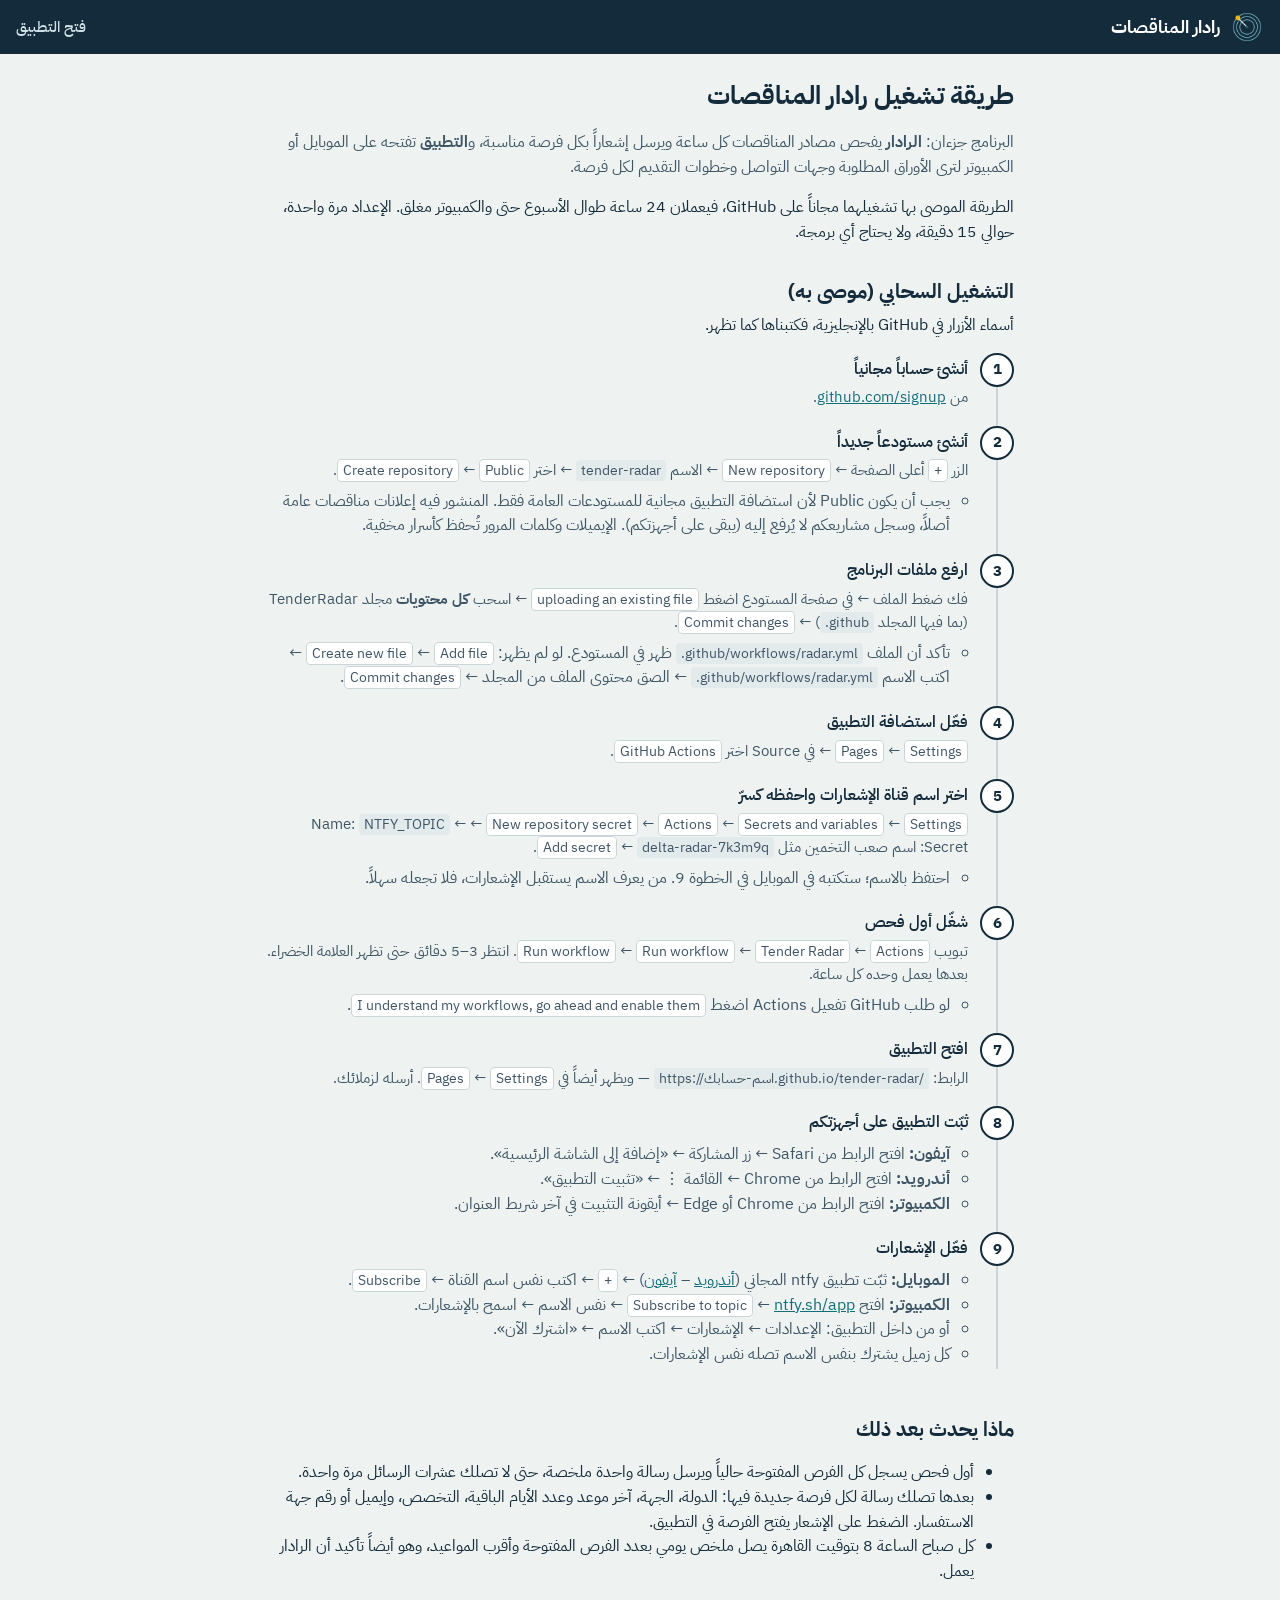
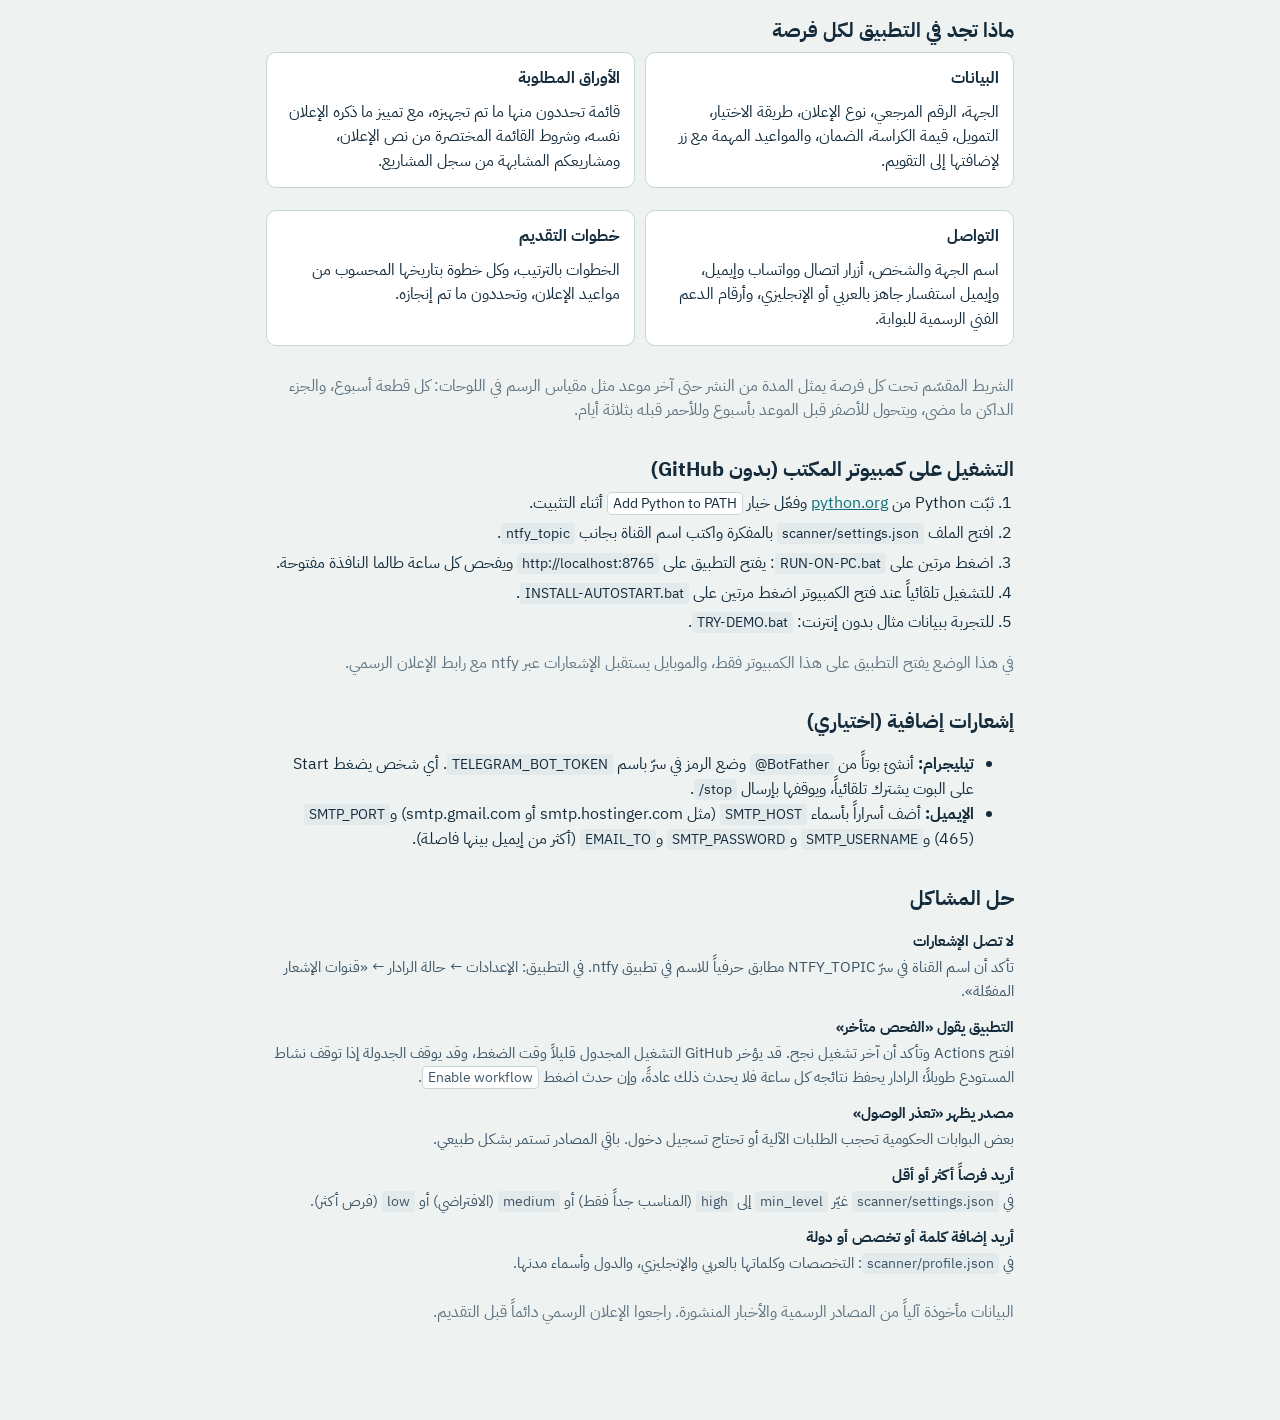
==== app/guide.html @ 4a790140 "Add Tender Radar: scanner, app and hourly workflow Tender Radar for CEC Egypt – Delta Office (Infras" ====
<!DOCTYPE html>
<html lang="ar" dir="rtl">
<head>
<meta charset="utf-8">
<meta name="viewport" content="width=device-width, initial-scale=1">
<title>طريقة تشغيل رادار المناقصات</title>
<meta name="theme-color" content="#142B3B">
<link rel="icon" href="icons/favicon-64.png" type="image/png">
<link rel="stylesheet" href="https://fonts.googleapis.com/css2?family=IBM+Plex+Sans+Arabic:wght@400;500;600;700&display=swap">
<link rel="stylesheet" href="style.css">
<style>
  body { padding-bottom: 40px; }
  .doc { max-width: 780px; margin: 0 auto; padding: 18px 16px 40px; }
  .doc h1 { font-size: 26px; margin: 6px 0 8px; line-height: 1.4; }
  .doc h2 { font-size: 20px; margin: 30px 0 6px; }
  .doc h2 + p { margin-top: 0; }
  .doc p, .doc li { font-size: 15.5px; }
  .lead { font-size: 16.5px; color: var(--ink-2); }
  .route { margin-top: 14px; }
  .station__n { cursor: default; }
  .station__b > b { font-size: 16px; }
  .station__b p { font-size: 14.5px; margin-top: 4px; }
  .station__b ul { margin: 6px 0 0; padding-inline-start: 18px; font-size: 14.5px; color: var(--ink-2); }
  code, .k { direction: ltr; unicode-bidi: isolate; background: #E3EAEC; border-radius: 4px; padding: 0 5px; font-size: 14px; font-family: inherit; }
  .k { white-space: nowrap; }
  .k--long { white-space: normal; }
  code { overflow-wrap: anywhere; }
  .k { background: var(--paper); border: 1px solid var(--rule); }
  .two { display: grid; gap: 10px; }
  @media (min-width: 760px) { .two { grid-template-columns: 1fr 1fr; } }
  .faq dt { font-weight: 700; margin-top: 12px; }
  .faq dd { margin: 2px 0 0; color: var(--ink-2); }
  .toplink { color: #CFE0E6; text-decoration: none; font-weight: 500; }
</style>
</head>
<body>
<header class="top"><div class="top__row">
  <a class="brand" href="./"><img src="icons/icon-192.png" alt="" width="34" height="34"><span>رادار المناقصات</span></a>
  <a class="toplink" href="./">فتح التطبيق</a></div></header>
<main class="doc">
<h1>طريقة تشغيل رادار المناقصات</h1>
<p class="lead">البرنامج جزءان: <b>الرادار</b> يفحص مصادر المناقصات كل ساعة ويرسل إشعاراً بكل فرصة مناسبة، و<b>التطبيق</b> تفتحه على الموبايل أو الكمبيوتر لترى الأوراق المطلوبة وجهات التواصل وخطوات التقديم لكل فرصة.</p>
<p>الطريقة الموصى بها تشغيلهما مجاناً على GitHub، فيعملان 24 ساعة طوال الأسبوع حتى والكمبيوتر مغلق. الإعداد مرة واحدة، حوالي 15 دقيقة، ولا يحتاج أي برمجة.</p>

<h2>التشغيل السحابي (موصى به)</h2>
<p>أسماء الأزرار في GitHub بالإنجليزية، فكتبناها كما تظهر.</p>
<ol class="route">
  <li class="station"><span class="station__n">1</span><div class="station__b"><b>أنشئ حساباً مجانياً</b>
    <p>من <a href="https://github.com/signup" target="_blank" rel="noopener">github.com/signup</a>.</p></div></li>
  <li class="station"><span class="station__n">2</span><div class="station__b"><b>أنشئ مستودعاً جديداً</b>
    <p>الزر <span class="k">+</span> أعلى الصفحة ← <span class="k">New repository</span> ← الاسم <code>tender-radar</code> ← اختر <span class="k">Public</span> ← <span class="k">Create repository</span>.</p>
    <ul><li>يجب أن يكون Public لأن استضافة التطبيق مجانية للمستودعات العامة فقط. المنشور فيه إعلانات مناقصات عامة أصلاً، وسجل مشاريعكم لا يُرفع إليه (يبقى على أجهزتكم). الإيميلات وكلمات المرور تُحفظ كأسرار مخفية.</li></ul></div></li>
  <li class="station"><span class="station__n">3</span><div class="station__b"><b>ارفع ملفات البرنامج</b>
    <p>فك ضغط الملف ← في صفحة المستودع اضغط <span class="k">uploading an existing file</span> ← اسحب <b>كل محتويات</b> مجلد TenderRadar (بما فيها المجلد <code>.github</code>) ← <span class="k">Commit changes</span>.</p>
    <ul><li>تأكد أن الملف <code>.github/workflows/radar.yml</code> ظهر في المستودع. لو لم يظهر: <span class="k">Add file</span> ← <span class="k">Create new file</span> ← اكتب الاسم <code>.github/workflows/radar.yml</code> ← الصق محتوى الملف من المجلد ← <span class="k">Commit changes</span>.</li></ul></div></li>
  <li class="station"><span class="station__n">4</span><div class="station__b"><b>فعّل استضافة التطبيق</b>
    <p><span class="k">Settings</span> ← <span class="k">Pages</span> ← في Source اختر <span class="k">GitHub Actions</span>.</p></div></li>
  <li class="station"><span class="station__n">5</span><div class="station__b"><b>اختر اسم قناة الإشعارات واحفظه كسرّ</b>
    <p><span class="k">Settings</span> ← <span class="k">Secrets and variables</span> ← <span class="k">Actions</span> ← <span class="k">New repository secret</span> ← Name: <code>NTFY_TOPIC</code> ← Secret: اسم صعب التخمين مثل <code>delta-radar-7k3m9q</code> ← <span class="k">Add secret</span>.</p>
    <ul><li>احتفظ بالاسم؛ ستكتبه في الموبايل في الخطوة 9. من يعرف الاسم يستقبل الإشعارات، فلا تجعله سهلاً.</li></ul></div></li>
  <li class="station"><span class="station__n">6</span><div class="station__b"><b>شغّل أول فحص</b>
    <p>تبويب <span class="k">Actions</span> ← <span class="k">Tender Radar</span> ← <span class="k">Run workflow</span> ← <span class="k">Run workflow</span>. انتظر 3–5 دقائق حتى تظهر العلامة الخضراء. بعدها يعمل وحده كل ساعة.</p>
    <ul><li>لو طلب GitHub تفعيل Actions اضغط <span class="k k--long">I understand my workflows, go ahead and enable them</span>.</li></ul></div></li>
  <li class="station"><span class="station__n">7</span><div class="station__b"><b>افتح التطبيق</b>
    <p>الرابط: <code>https://اسم-حسابك.github.io/tender-radar/</code> — ويظهر أيضاً في <span class="k">Settings</span> ← <span class="k">Pages</span>. أرسله لزملائك.</p></div></li>
  <li class="station"><span class="station__n">8</span><div class="station__b"><b>ثبّت التطبيق على أجهزتكم</b>
    <ul><li><b>آيفون:</b> افتح الرابط من Safari ← زر المشاركة ← «إضافة إلى الشاشة الرئيسية».</li>
      <li><b>أندرويد:</b> افتح الرابط من Chrome ← القائمة ⋮ ← «تثبيت التطبيق».</li>
      <li><b>الكمبيوتر:</b> افتح الرابط من Chrome أو Edge ← أيقونة التثبيت في آخر شريط العنوان.</li></ul></div></li>
  <li class="station"><span class="station__n">9</span><div class="station__b"><b>فعّل الإشعارات</b>
    <ul><li><b>الموبايل:</b> ثبّت تطبيق ntfy المجاني (<a href="https://play.google.com/store/apps/details?id=io.heckel.ntfy" target="_blank" rel="noopener">أندرويد</a> – <a href="https://apps.apple.com/app/id1625396347" target="_blank" rel="noopener">آيفون</a>) ← <span class="k">+</span> ← اكتب نفس اسم القناة ← <span class="k">Subscribe</span>.</li>
      <li><b>الكمبيوتر:</b> افتح <a href="https://ntfy.sh/app" target="_blank" rel="noopener">ntfy.sh/app</a> ← <span class="k">Subscribe to topic</span> ← نفس الاسم ← اسمح بالإشعارات.</li>
      <li>أو من داخل التطبيق: الإعدادات ← الإشعارات ← اكتب الاسم ← «اشترك الآن».</li>
      <li>كل زميل يشترك بنفس الاسم تصله نفس الإشعارات.</li></ul></div></li>
</ol>

<h2>ماذا يحدث بعد ذلك</h2>
<ul>
  <li>أول فحص يسجل كل الفرص المفتوحة حالياً ويرسل رسالة واحدة ملخصة، حتى لا تصلك عشرات الرسائل مرة واحدة.</li>
  <li>بعدها تصلك رسالة لكل فرصة جديدة فيها: الدولة، الجهة، آخر موعد وعدد الأيام الباقية، التخصص، وإيميل أو رقم جهة الاستفسار. الضغط على الإشعار يفتح الفرصة في التطبيق.</li>
  <li>كل صباح الساعة 8 بتوقيت القاهرة يصل ملخص يومي بعدد الفرص المفتوحة وأقرب المواعيد، وهو أيضاً تأكيد أن الرادار يعمل.</li>
</ul>

<h2>ماذا تجد في التطبيق لكل فرصة</h2>
<div class="two">
  <div class="box"><h3>البيانات</h3><p>الجهة، الرقم المرجعي، نوع الإعلان، طريقة الاختيار، التمويل، قيمة الكراسة، الضمان، والمواعيد المهمة مع زر لإضافتها إلى التقويم.</p></div>
  <div class="box"><h3>الأوراق المطلوبة</h3><p>قائمة تحددون منها ما تم تجهيزه، مع تمييز ما ذكره الإعلان نفسه، وشروط القائمة المختصرة من نص الإعلان، ومشاريعكم المشابهة من سجل المشاريع.</p></div>
  <div class="box"><h3>التواصل</h3><p>اسم الجهة والشخص، أزرار اتصال وواتساب وإيميل، وإيميل استفسار جاهز بالعربي أو الإنجليزي، وأرقام الدعم الفني الرسمية للبوابة.</p></div>
  <div class="box"><h3>خطوات التقديم</h3><p>الخطوات بالترتيب، وكل خطوة بتاريخها المحسوب من مواعيد الإعلان، وتحددون ما تم إنجازه.</p></div>
</div>
<p class="small muted">الشريط المقسّم تحت كل فرصة يمثل المدة من النشر حتى آخر موعد مثل مقياس الرسم في اللوحات: كل قطعة أسبوع، والجزء الداكن ما مضى، ويتحول للأصفر قبل الموعد بأسبوع وللأحمر قبله بثلاثة أيام.</p>

<h2>التشغيل على كمبيوتر المكتب (بدون GitHub)</h2>
<ol class="steps-mini">
  <li>ثبّت Python من <a href="https://www.python.org/downloads/" target="_blank" rel="noopener">python.org</a> وفعّل خيار <span class="k">Add Python to PATH</span> أثناء التثبيت.</li>
  <li>افتح الملف <code>scanner/settings.json</code> بالمفكرة واكتب اسم القناة بجانب <code>ntfy_topic</code>.</li>
  <li>اضغط مرتين على <code>RUN-ON-PC.bat</code>: يفتح التطبيق على <code>http://localhost:8765</code> ويفحص كل ساعة طالما النافذة مفتوحة.</li>
  <li>للتشغيل تلقائياً عند فتح الكمبيوتر اضغط مرتين على <code>INSTALL-AUTOSTART.bat</code>.</li>
  <li>للتجربة ببيانات مثال بدون إنترنت: <code>TRY-DEMO.bat</code>.</li>
</ol>
<p class="small muted">في هذا الوضع يفتح التطبيق على هذا الكمبيوتر فقط، والموبايل يستقبل الإشعارات عبر ntfy مع رابط الإعلان الرسمي.</p>

<h2>إشعارات إضافية (اختياري)</h2>
<ul>
  <li><b>تيليجرام:</b> أنشئ بوتاً من <code>@BotFather</code> وضع الرمز في سرّ باسم <code>TELEGRAM_BOT_TOKEN</code>. أي شخص يضغط Start على البوت يشترك تلقائياً، ويوقفها بإرسال <code>/stop</code>.</li>
  <li><b>الإيميل:</b> أضف أسراراً بأسماء <code>SMTP_HOST</code> (مثل smtp.hostinger.com أو smtp.gmail.com) و<code>SMTP_PORT</code> (465) و<code>SMTP_USERNAME</code> و<code>SMTP_PASSWORD</code> و<code>EMAIL_TO</code> (أكثر من إيميل بينها فاصلة).</li>
</ul>

<h2>حل المشاكل</h2>
<dl class="faq">
  <dt>لا تصل الإشعارات</dt>
  <dd>تأكد أن اسم القناة في سرّ NTFY_TOPIC مطابق حرفياً للاسم في تطبيق ntfy. في التطبيق: الإعدادات ← حالة الرادار ← «قنوات الإشعار المفعّلة».</dd>
  <dt>التطبيق يقول «الفحص متأخر»</dt>
  <dd>افتح Actions وتأكد أن آخر تشغيل نجح. قد يؤخر GitHub التشغيل المجدول قليلاً وقت الضغط، وقد يوقف الجدولة إذا توقف نشاط المستودع طويلاً؛ الرادار يحفظ نتائجه كل ساعة فلا يحدث ذلك عادةً، وإن حدث اضغط <span class="k">Enable workflow</span>.</dd>
  <dt>مصدر يظهر «تعذر الوصول»</dt>
  <dd>بعض البوابات الحكومية تحجب الطلبات الآلية أو تحتاج تسجيل دخول. باقي المصادر تستمر بشكل طبيعي.</dd>
  <dt>أريد فرصاً أكثر أو أقل</dt>
  <dd>في <code>scanner/settings.json</code> غيّر <code>min_level</code> إلى <code>high</code> (المناسب جداً فقط) أو <code>medium</code> (الافتراضي) أو <code>low</code> (فرص أكثر).</dd>
  <dt>أريد إضافة كلمة أو تخصص أو دولة</dt>
  <dd>في <code>scanner/profile.json</code>: التخصصات وكلماتها بالعربي والإنجليزي، والدول وأسماء مدنها.</dd>
</dl>
<p class="small muted" style="margin-top:24px">البيانات مأخوذة آلياً من المصادر الرسمية والأخبار المنشورة. راجعوا الإعلان الرسمي دائماً قبل التقديم.</p>
</main>
</body>
</html>
---- app/style.css ----
/* رادار المناقصات – visual system
   film #EEF2F1 (drafting film) · paper #FFF · ink #142B3B · nile #0F6E7A (water)
   road-marking amber #F2B705 (soon) · stop red #C8312B (urgent)
   One bold device: the deadline drawn as an engineering scale bar (one segment = one week). */
:root {
  --ink: #142B3B; --ink-2: #3E5566; --muted: #5F7380; --film: #EEF2F1; --paper: #FFFFFF;
  --rule: #CAD5D8; --rule-2: #DCE5E7; --nile: #0F6E7A; --nile-2: #0B5862; --nile-soft: #DCEFEF;
  --amber: #F2B705; --amber-ink: #7A5A00; --amber-soft: #FFF3C7; --stop: #C8312B; --stop-soft: #FBE4E2;
  --ok: #2E7D4F; --ok-soft: #E1F2E7;
  --font: "IBM Plex Sans Arabic", "Noto Sans Arabic", "SF Arabic", "Segoe UI", Tahoma, "Geeza Pro", sans-serif;
  --r-panel: 10px; --r-chip: 999px; --nav-h: 64px; --safe-b: env(safe-area-inset-bottom, 0px);
  color-scheme: light;
}
* { box-sizing: border-box; }
html { -webkit-text-size-adjust: 100%; }
body { margin: 0; font-family: var(--font); font-size: 15px; line-height: 1.6; color: var(--ink);
  background: var(--film); padding-bottom: calc(var(--nav-h) + var(--safe-b));
  font-variant-numeric: tabular-nums; }
a { color: var(--nile); }
button, input, select, textarea { font: inherit; color: inherit; }
:focus-visible { outline: 2.5px solid var(--nile); outline-offset: 2px; }
.skip { position: absolute; inset-inline-start: -999px; }
.skip:focus { inset-inline-start: 12px; top: 8px; z-index: 50; background: var(--paper); padding: 6px 10px; border-radius: 6px; }
[hidden] { display: none !important; }
.ltr { direction: ltr; unicode-bidi: isolate; }

/* ---------- header */
.top { background: var(--ink); color: #fff; padding: calc(10px + env(safe-area-inset-top, 0px)) 16px 10px; position: sticky; top: 0; z-index: 20; }
.top__row { display: flex; align-items: center; justify-content: space-between; gap: 12px; max-width: 1440px; margin: 0 auto; }
.brand { display: flex; align-items: center; gap: 10px; color: #fff; text-decoration: none; font-weight: 700; font-size: 18px; }
.brand img { border-radius: 8px; }
.top__status { margin: 4px auto 0; max-width: 1440px; font-size: 12.5px; color: #B9CBD3; }
.top__status b { color: #fff; font-weight: 600; }
.top__status .warn { color: #FFD45C; }
.topnav { display: none; gap: 4px; }
.topnav a { color: #CFE0E6; text-decoration: none; padding: 6px 12px; border-radius: 8px; font-weight: 500; }
.topnav a[aria-current="page"] { background: rgba(255, 255, 255, .12); color: #fff; }

/* ---------- bottom nav (phones) */
.bottomnav { position: fixed; inset-inline: 0; bottom: 0; height: calc(var(--nav-h) + var(--safe-b)); padding-bottom: var(--safe-b);
  background: var(--paper); border-top: 1px solid var(--rule); display: flex; z-index: 30; }
.bottomnav a { flex: 1; display: flex; flex-direction: column; align-items: center; justify-content: center; gap: 2px;
  color: var(--muted); text-decoration: none; font-size: 12.5px; font-weight: 500; }
.bottomnav svg { width: 22px; height: 22px; fill: none; stroke: currentColor; stroke-width: 1.8; stroke-linecap: round; stroke-linejoin: round; }
.bottomnav a[aria-current="page"] { color: var(--nile); }

/* ---------- layout */
.layout { max-width: 1440px; margin: 0 auto; }
.pane { padding: 14px 14px 24px; }
.pane--detail { display: none; }
body.view-detail .pane--list { display: none; }
body.view-detail .pane--detail { display: block; }

/* ---------- banners */
.banner { margin: 10px 14px 0; padding: 10px 14px; border-radius: var(--r-panel); font-size: 14px; display: flex; gap: 10px; align-items: center; justify-content: space-between; flex-wrap: wrap; }
.banner--demo { background: var(--amber-soft); border: 1px solid #E8C658; color: var(--amber-ink); }
.banner--install { background: var(--nile-soft); border: 1px solid #A9D3D5; color: var(--nile-2); }
.banner--warn { background: var(--stop-soft); border: 1px solid #EDB3AE; color: #8A221D; }

/* ---------- list controls */
.tabs { display: flex; gap: 8px; overflow-x: auto; padding-bottom: 4px; scrollbar-width: none; }
.tabs::-webkit-scrollbar { display: none; }
.tab { flex: none; border: 1px solid var(--rule); background: var(--paper); border-radius: var(--r-chip); padding: 6px 14px;
  font-size: 14px; font-weight: 500; cursor: pointer; color: var(--ink-2); }
.tab b { font-weight: 700; margin-inline-start: 4px; color: var(--ink); }
.tab[aria-pressed="true"] { background: var(--ink); border-color: var(--ink); color: #fff; }
.tab[aria-pressed="true"] b { color: #FFD45C; }
.filters { margin: 10px 0 12px; }
.filters .search { display: block; position: relative; }
.more { margin-top: 8px; }
.more > summary { cursor: pointer; font-size: 14px; font-weight: 600; color: var(--nile); padding: 4px 2px; list-style: none; }
.more > summary::-webkit-details-marker { display: none; }
.more > summary b { background: var(--amber); color: var(--ink); border-radius: 999px; padding: 0 7px; font-size: 12px; margin-inline-start: 4px; }
.more__grid { display: grid; grid-template-columns: 1fr 1fr; gap: 8px; margin-top: 6px; }
.more__grid select:last-child { grid-column: 1 / -1; }
.filters input, .filters select { width: 100%; border: 1px solid var(--rule); border-radius: 8px; background: var(--paper); padding: 9px 12px; font-size: 14.5px; }
.filters input { padding-inline-start: 36px; }
.filters .search svg { position: absolute; inset-inline-start: 11px; top: 50%; transform: translateY(-50%); width: 17px; height: 17px; stroke: var(--muted); fill: none; stroke-width: 2; }
.count { font-size: 13px; color: var(--muted); margin: 0 2px 8px; }

/* ---------- tender sheet (list item) */
.sheets { display: grid; gap: 10px; }
.sheet { display: block; width: 100%; text-align: start; background: var(--paper); border: 1px solid var(--rule); border-radius: var(--r-panel);
  padding: 13px 14px 12px; cursor: pointer; color: inherit; text-decoration: none; position: relative; }
.sheet:hover { border-color: var(--rule-2); box-shadow: 0 0 0 1px var(--rule) inset; }
.sheet[aria-current="true"] { border-color: var(--nile); box-shadow: 0 0 0 1px var(--nile) inset; }
.sheet.is-skip { opacity: .55; }
.sheet__meta { display: flex; flex-wrap: wrap; gap: 6px; align-items: center; font-size: 12.5px; color: var(--muted); }
.sheet__title { margin: 7px 0 2px; font-size: 16px; line-height: 1.5; font-weight: 600; text-align: right;
  display: -webkit-box; -webkit-line-clamp: 3; -webkit-box-orient: vertical; overflow: hidden; }
.sheet__client { margin: 0 0 9px; font-size: 13.5px; color: var(--ink-2); white-space: nowrap; overflow: hidden; text-overflow: ellipsis; }
.sheet__foot { display: flex; justify-content: space-between; align-items: center; gap: 8px; margin-top: 9px; flex-wrap: wrap; }
.pill { display: inline-flex; align-items: center; gap: 4px; border-radius: var(--r-chip); padding: 1px 9px; font-size: 12.5px; font-weight: 500; line-height: 1.7; }
.pill--country { border: 1px solid var(--ink); color: var(--ink); }
.pill--new { background: var(--amber); color: var(--ink); font-weight: 700; }
.pill--status { background: var(--nile-soft); color: var(--nile-2); }
.pill--status.st-submitted { background: var(--ok-soft); color: var(--ok); }
.pill--status.st-skip { background: var(--rule-2); color: var(--muted); }
.tags { display: flex; flex-wrap: wrap; gap: 5px; }
.tag { font-size: 12px; color: var(--ink-2); background: var(--film); border-radius: 6px; padding: 1px 8px; }
.fit { font-size: 12.5px; font-weight: 600; padding: 1px 10px; border-radius: var(--r-chip); white-space: nowrap; }
.fit--high { background: var(--nile); color: #fff; }
.fit--medium { border: 1px solid var(--nile); color: var(--nile); }
.fit--low { border: 1px dashed var(--muted); color: var(--muted); }

/* ---------- the scale bar (deadline) */
.scale { display: flex; align-items: center; gap: 10px; }
.scale__bar { position: relative; flex: 1; display: flex; height: 8px; border: 1px solid var(--ink); background: var(--paper); }
.scale__seg { flex: 1; position: relative; overflow: hidden; }
.scale__seg:nth-child(odd) { background: #FFFFFF; }
.scale__seg:nth-child(even) { background: #D3DEE1; }
.scale__seg i { position: absolute; inset-block: 0; inset-inline-start: 0; background: var(--ink); }
.scale__seg:nth-child(even) i { background: var(--ink-2); }
.scale--soon .scale__bar { border-color: var(--amber-ink); }
.scale--soon .scale__seg:nth-child(odd) { background: #FFFBEA; }
.scale--soon .scale__seg:nth-child(even) { background: #FFE9A0; }
.scale--urgent .scale__bar { border-color: var(--stop); }
.scale--urgent .scale__seg:nth-child(odd) { background: #FFF5F4; }
.scale--urgent .scale__seg:nth-child(even) { background: #F6C2BD; }
.scale__left { flex: none; font-size: 13px; font-weight: 600; white-space: nowrap; }
.scale--soon .scale__left { color: var(--amber-ink); }
.scale--urgent .scale__left, .scale--over .scale__left { color: var(--stop); }
.scale--none .scale__bar { border-style: dashed; border-color: var(--muted); background: transparent; }
.scale--none .scale__left { color: var(--muted); font-weight: 500; }

.scale--big { display: block; margin: 14px 0 4px; }
.scale--big .scale__bar { height: 12px; border-width: 1.5px; }
.scale__today { position: absolute; top: -7px; width: 0; height: 0; border-inline: 6px solid transparent; border-top: 7px solid var(--nile); transform: translateX(50%); }
.scale__ends { display: flex; justify-content: space-between; font-size: 12.5px; color: var(--muted); margin-top: 5px; }
.scale__ends b { color: var(--ink); font-weight: 600; }
.scale__ticks { position: relative; height: 18px; margin-top: 2px; }
.scale__ticks a { position: absolute; top: 0; transform: translateX(50%); font-size: 11px; line-height: 1; color: var(--ink-2); text-decoration: none; display: flex; flex-direction: column; align-items: center; }
.scale__ticks a::before { content: ""; width: 1px; height: 6px; background: var(--ink-2); margin-bottom: 1px; }
.scale__legend { margin: 4px 0 0; font-size: 12px; color: var(--muted); }
.scale__headline { display: flex; align-items: baseline; justify-content: space-between; gap: 10px; flex-wrap: wrap; }
.scale__headline strong { font-size: 19px; font-weight: 700; }
.scale--soon .scale__headline strong { color: var(--amber-ink); }
.scale--urgent .scale__headline strong, .scale--over .scale__headline strong { color: var(--stop); }
.scale__headline span { font-size: 13.5px; color: var(--ink-2); }

/* ---------- detail */
.back { display: inline-flex; align-items: center; gap: 6px; border: 0; background: none; color: var(--nile); font-weight: 600; padding: 4px 0; cursor: pointer; font-size: 15px; }
.d-title { margin: 6px 0 4px; font-size: 21px; line-height: 1.45; font-weight: 700; text-align: right; }
.d-sub { margin: 0 0 12px; color: var(--ink-2); font-size: 14px; }
.d-tools { display: flex; gap: 8px; flex-wrap: wrap; margin: 0 0 12px; }
.tblock { display: grid; grid-template-columns: 1fr 1fr; gap: 1px; background: var(--rule); border: 1.5px solid var(--ink); border-radius: 4px; overflow: hidden; }
.tblock > div { background: var(--paper); padding: 7px 10px 8px; min-width: 0; }
.tblock .wide { grid-column: 1 / -1; }
.tblock .m2 { grid-column: span 2; }
.tblock__l { display: block; font-size: 12px; color: var(--muted); }
.tblock__v { display: block; font-size: 14.5px; font-weight: 500; overflow-wrap: anywhere; }

.dtabs { display: flex; gap: 2px; border-bottom: 1px solid var(--rule); margin: 18px -14px 0; padding: 0 14px; position: sticky; top: var(--top-h, 74px);
  background: var(--film); z-index: 10; overflow-x: auto; scrollbar-width: none; }
.dtabs::-webkit-scrollbar { display: none; }
.dtab { flex: none; border: 0; background: none; padding: 11px 12px 9px; font-size: 14.5px; font-weight: 600; color: var(--muted); cursor: pointer; border-bottom: 3px solid transparent; }
.dtab[aria-selected="true"] { color: var(--ink); border-bottom-color: var(--nile); }
.dtab small { font-weight: 500; color: var(--muted); margin-inline-start: 3px; }
.dpanel { padding-top: 14px; }
.box { background: var(--paper); border: 1px solid var(--rule); border-radius: var(--r-panel); padding: 13px 14px; margin-bottom: 12px; }
.box h3 { margin: 0 0 8px; font-size: 16px; font-weight: 700; }
.box p { margin: 0 0 8px; }
.box p:last-child { margin-bottom: 0; }
.muted { color: var(--muted); }
.small { font-size: 13px; }
.note { background: var(--amber-soft); border-radius: 8px; padding: 8px 11px; font-size: 13.5px; color: var(--amber-ink); margin: 0 0 10px; }
.note--info { background: var(--nile-soft); color: var(--nile-2); }
.quote { border-inline-start: 3px solid var(--rule); padding: 2px 10px; margin: 0 0 8px; color: var(--ink-2); font-size: 14px; text-align: start; }
details.box summary { cursor: pointer; font-weight: 600; }
details.box[open] summary { margin-bottom: 8px; }
.excerpt { white-space: pre-wrap; font-size: 13.5px; color: var(--ink-2); max-height: 340px; overflow: auto; text-align: start; }

/* progress */
.progress { display: flex; align-items: center; gap: 10px; margin: 0 0 10px; font-size: 13.5px; color: var(--ink-2); }
.progress__bar { flex: 1; height: 6px; background: var(--rule-2); border-radius: 3px; overflow: hidden; }
.progress__bar i { display: block; height: 100%; background: var(--nile); }

/* documents */
.checks { list-style: none; margin: 0; padding: 0; }
.checks li { border-top: 1px solid var(--rule-2); }
.checks li:first-child { border-top: 0; }
.check { display: flex; gap: 12px; align-items: flex-start; padding: 10px 0; cursor: pointer; }
.check input { appearance: none; -webkit-appearance: none; flex: none; width: 22px; height: 22px; margin: 2px 0 0; border: 1.5px solid var(--ink-2); border-radius: 5px; background: var(--paper); cursor: pointer; display: grid; place-items: center; }
.check input:checked { background: var(--nile); border-color: var(--nile); }
.check input:checked::after { content: "✓"; color: #fff; font-size: 15px; font-weight: 700; line-height: 1; }
.check b { display: block; font-weight: 600; font-size: 15px; }
.check span { display: block; color: var(--muted); font-size: 13.5px; }
.check.is-done b { text-decoration: line-through; text-decoration-color: var(--muted); color: var(--ink-2); }
.flag { display: inline-block; font-size: 11.5px; font-weight: 600; color: var(--amber-ink); background: var(--amber-soft); border-radius: 4px; padding: 0 6px; margin-inline-start: 6px; vertical-align: 2px; }

/* contacts */
.contact h3 { font-size: 13px; font-weight: 600; color: var(--muted); margin: 0 0 2px; }
.contact .who { font-size: 16.5px; font-weight: 700; margin: 0 0 8px; }
.actions { display: grid; gap: 8px; }
.act { display: flex; align-items: center; gap: 10px; border: 1px solid var(--rule); border-radius: 9px; padding: 9px 12px; background: var(--paper);
  text-decoration: none; color: var(--ink); min-height: 46px; }
.act svg { flex: none; width: 20px; height: 20px; fill: none; stroke: var(--nile); stroke-width: 1.9; stroke-linecap: round; stroke-linejoin: round; }
.act__t { flex: 1; min-width: 0; }
.act__t small { display: block; font-size: 12px; color: var(--muted); }
.act__t span { display: block; font-weight: 600; overflow-wrap: anywhere; }
.act--wa svg { stroke: #1E8E4E; }
.act-row { display: flex; gap: 8px; }
.act-row .act { flex: 1; }
.copy { flex: none; border: 1px solid var(--rule); background: var(--paper); border-radius: 9px; width: 46px; display: grid; place-items: center; cursor: pointer; }
.copy svg { width: 18px; height: 18px; fill: none; stroke: var(--ink-2); stroke-width: 1.8; }
a.copy.act--wa { border-color: #A6D9BA; background: #F1FAF4; }
a.copy.act--wa svg { width: 22px; height: 22px; stroke: #1E8E4E; }
textarea.mail { width: 100%; min-height: 230px; border: 1px solid var(--rule); border-radius: 8px; padding: 10px; font-size: 13.5px; line-height: 1.55; background: #FBFCFC; }
.seg { display: inline-flex; border: 1px solid var(--rule); border-radius: 8px; overflow: hidden; margin-bottom: 8px; }
.seg button { border: 0; background: var(--paper); padding: 5px 12px; cursor: pointer; font-size: 13.5px; }
.seg button[aria-pressed="true"] { background: var(--ink); color: #fff; }

/* steps as stations on a route */
.route { list-style: none; margin: 0; padding: 0; position: relative; }
.route::before { content: ""; position: absolute; inset-inline-start: 16px; top: 14px; bottom: 14px; width: 2px; background: var(--rule); }
.station { position: relative; display: flex; gap: 12px; padding: 0 0 16px; }
.station__n { flex: none; position: relative; z-index: 1; width: 34px; height: 34px; border-radius: 50%; border: 2px solid var(--ink); background: var(--paper);
  font-weight: 700; display: grid; place-items: center; cursor: pointer; font-size: 14.5px; padding: 0; }
.station.is-done .station__n { background: var(--nile); border-color: var(--nile); color: #fff; }
.station.is-now .station__n { box-shadow: 0 0 0 4px var(--amber); }
.station__b { flex: 1; min-width: 0; padding-top: 4px; }
.station__b > b { display: block; font-size: 15.5px; font-weight: 600; }
.station.is-done .station__b > b { color: var(--ink-2); text-decoration: line-through; text-decoration-color: var(--rule); }
.station__b p { margin: 2px 0 0; color: var(--ink-2); font-size: 13.5px; }
.due { display: inline-block; margin-top: 4px; font-size: 12.5px; font-weight: 600; border-radius: 6px; padding: 1px 8px; background: var(--film); color: var(--ink-2); }
.due--late { background: var(--stop-soft); color: var(--stop); }
.due--today { background: var(--amber); color: var(--ink); }

/* buttons */
.btn { display: inline-flex; align-items: center; justify-content: center; gap: 7px; border: 1px solid var(--nile); background: var(--nile); color: #fff;
  border-radius: 9px; padding: 9px 15px; font-weight: 600; font-size: 14.5px; cursor: pointer; text-decoration: none; min-height: 42px; }
.btn:hover { background: var(--nile-2); }
.btn--ghost { background: var(--paper); color: var(--ink); border-color: var(--rule); }
.btn--ghost:hover { background: var(--film); }
.btn--sm { min-height: 34px; padding: 5px 11px; font-size: 13.5px; }
.btn svg { width: 18px; height: 18px; fill: none; stroke: currentColor; stroke-width: 1.9; stroke-linecap: round; stroke-linejoin: round; }
.actionbar { position: sticky; bottom: calc(var(--nav-h) + var(--safe-b) + 8px); margin-top: 16px; display: flex; gap: 8px; background: rgba(238, 242, 241, .94);
  backdrop-filter: blur(6px); padding: 8px 0; z-index: 8; }
.actionbar .btn { flex: 1 1 auto; padding-inline: 10px; white-space: nowrap; }
.actionbar .btn--icon { flex: 0 0 46px; padding: 0; }
.statussel { flex: 0 1 auto; max-width: 46%; border: 1px solid var(--rule); border-radius: 9px; background: var(--paper); padding: 0 10px; min-height: 42px; font-weight: 600; font-size: 14px; }

/* settings */
.form { display: grid; gap: 10px; }
.form label { display: grid; gap: 4px; font-size: 13.5px; color: var(--ink-2); font-weight: 500; }
.form input { border: 1px solid var(--rule); border-radius: 8px; padding: 9px 11px; background: var(--paper); font-size: 15px; }
.steps-mini { margin: 6px 0 10px; padding-inline-start: 20px; }
.steps-mini li { margin-bottom: 5px; }
table.src { width: 100%; border-collapse: collapse; font-size: 13.5px; }
table.src td, table.src th { border-top: 1px solid var(--rule-2); padding: 6px 4px; text-align: start; }
table.src th { color: var(--muted); font-weight: 500; }
.ok { color: var(--ok); font-weight: 600; }
.bad { color: var(--stop); font-weight: 600; }
.refs li { margin-bottom: 6px; }

.empty { text-align: center; padding: 40px 16px; color: var(--ink-2); }
.empty b { display: block; font-size: 17px; color: var(--ink); margin-bottom: 6px; }
.toast { position: fixed; inset-inline: 16px; bottom: calc(var(--nav-h) + var(--safe-b) + 14px); margin: 0 auto; max-width: 420px; background: var(--ink); color: #fff;
  padding: 10px 14px; border-radius: 9px; font-size: 14px; text-align: center; opacity: 0; transform: translateY(8px); pointer-events: none; transition: opacity .18s, transform .18s; z-index: 60; }
.toast.on { opacity: 1; transform: none; }

/* ---------- PC: list beside the open tender */
@media (min-width: 1000px) {
  body { padding-bottom: 0; }
  .bottomnav { display: none; }
  .topnav { display: flex; }
  .layout { display: grid; grid-template-columns: minmax(380px, 440px) 1fr; gap: 0; align-items: start; }
  .pane--list { display: block !important; position: sticky; top: var(--top-h, 74px); height: calc(100vh - var(--top-h, 74px)); overflow: auto; border-inline-end: 1px solid var(--rule); }
  .pane--detail { display: block !important; padding: 18px 28px 40px; min-height: calc(100vh - var(--top-h, 74px)); }
  .back { display: none; }
  .tblock { grid-template-columns: repeat(4, 1fr); }
  .tblock .m2 { grid-column: auto; }
  .tblock .d2 { grid-column: span 2; } .tblock .d3 { grid-column: span 3; } .tblock .d4 { grid-column: span 4; }
  .tblock .wide { grid-column: 1 / -1; }
  .more > summary { display: none; }
  .dtabs { margin-inline: -28px; padding-inline: 28px; }
  .d-title { font-size: 24px; }
  .actionbar { bottom: 0; }
  .toast { bottom: 20px; }
  .actions.two { grid-template-columns: 1fr 1fr; }
}
@media (prefers-reduced-motion: reduce) { * { transition: none !important; animation: none !important; } }
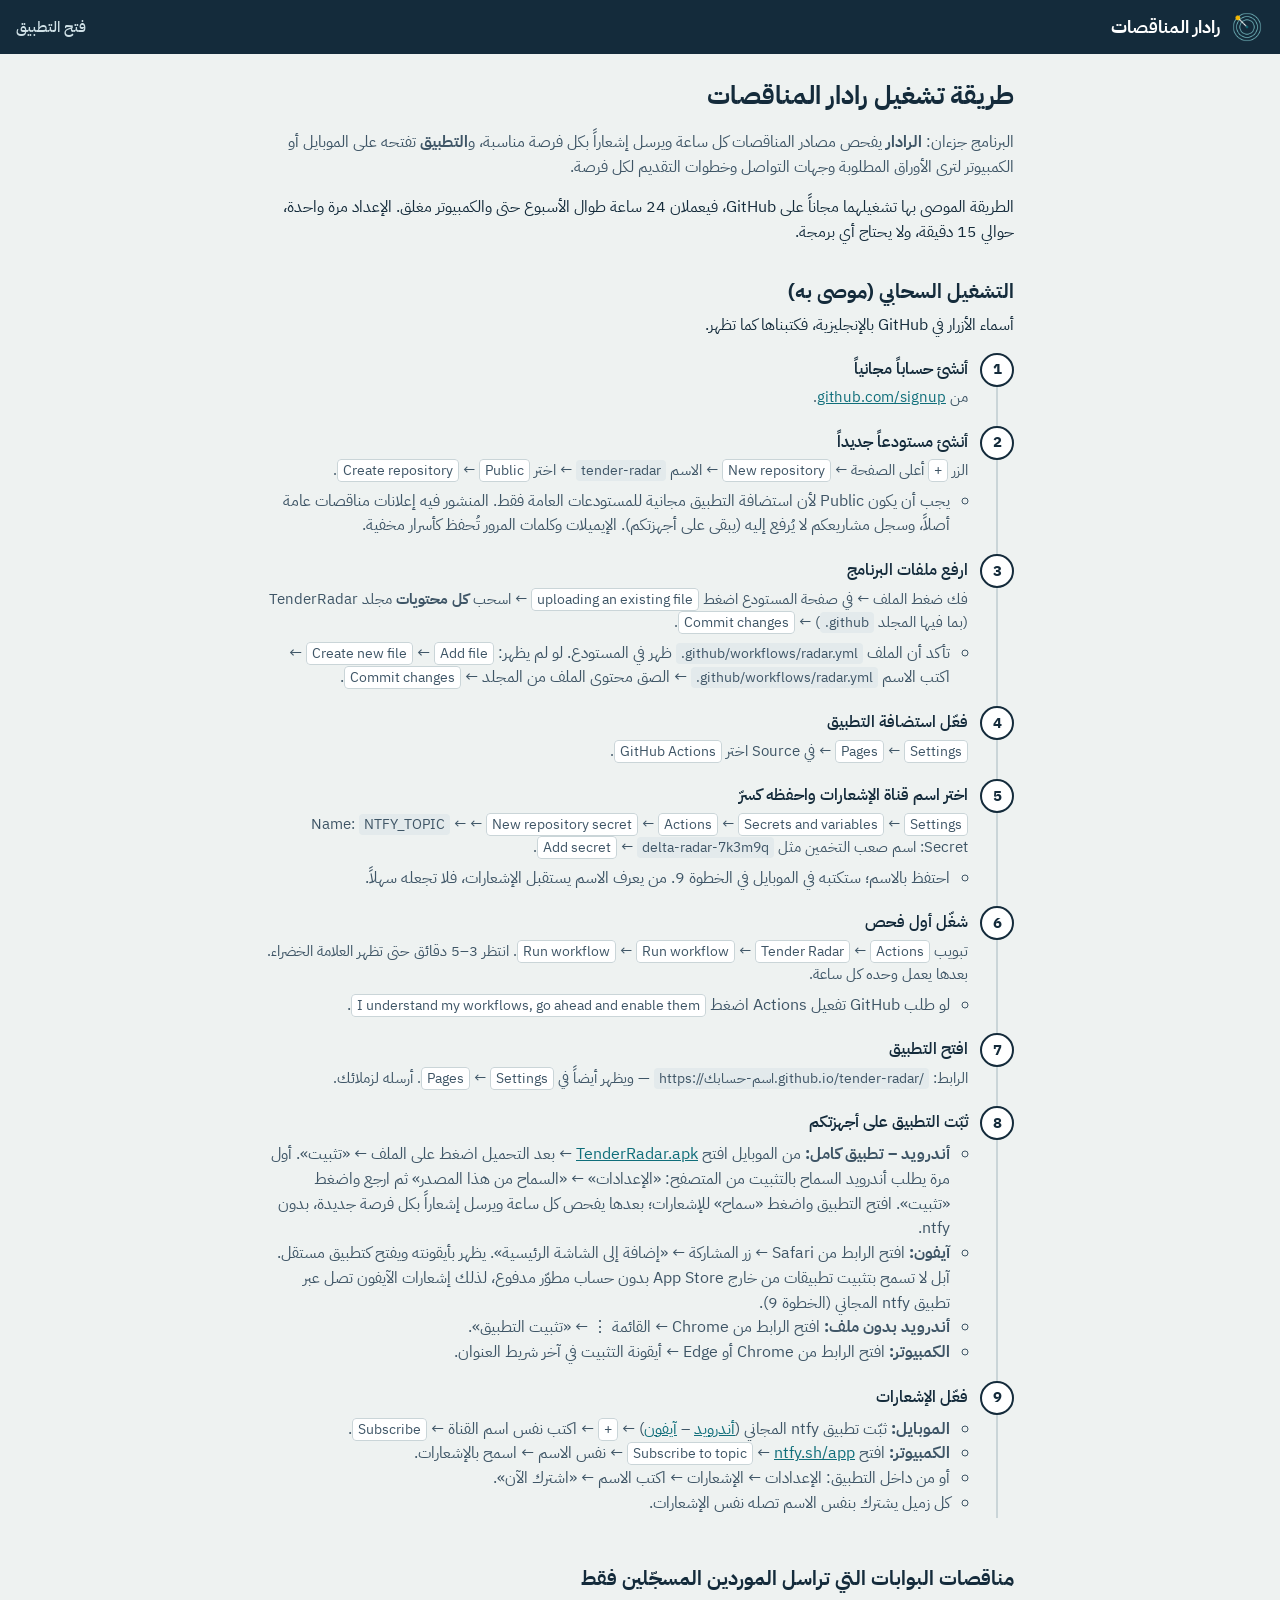
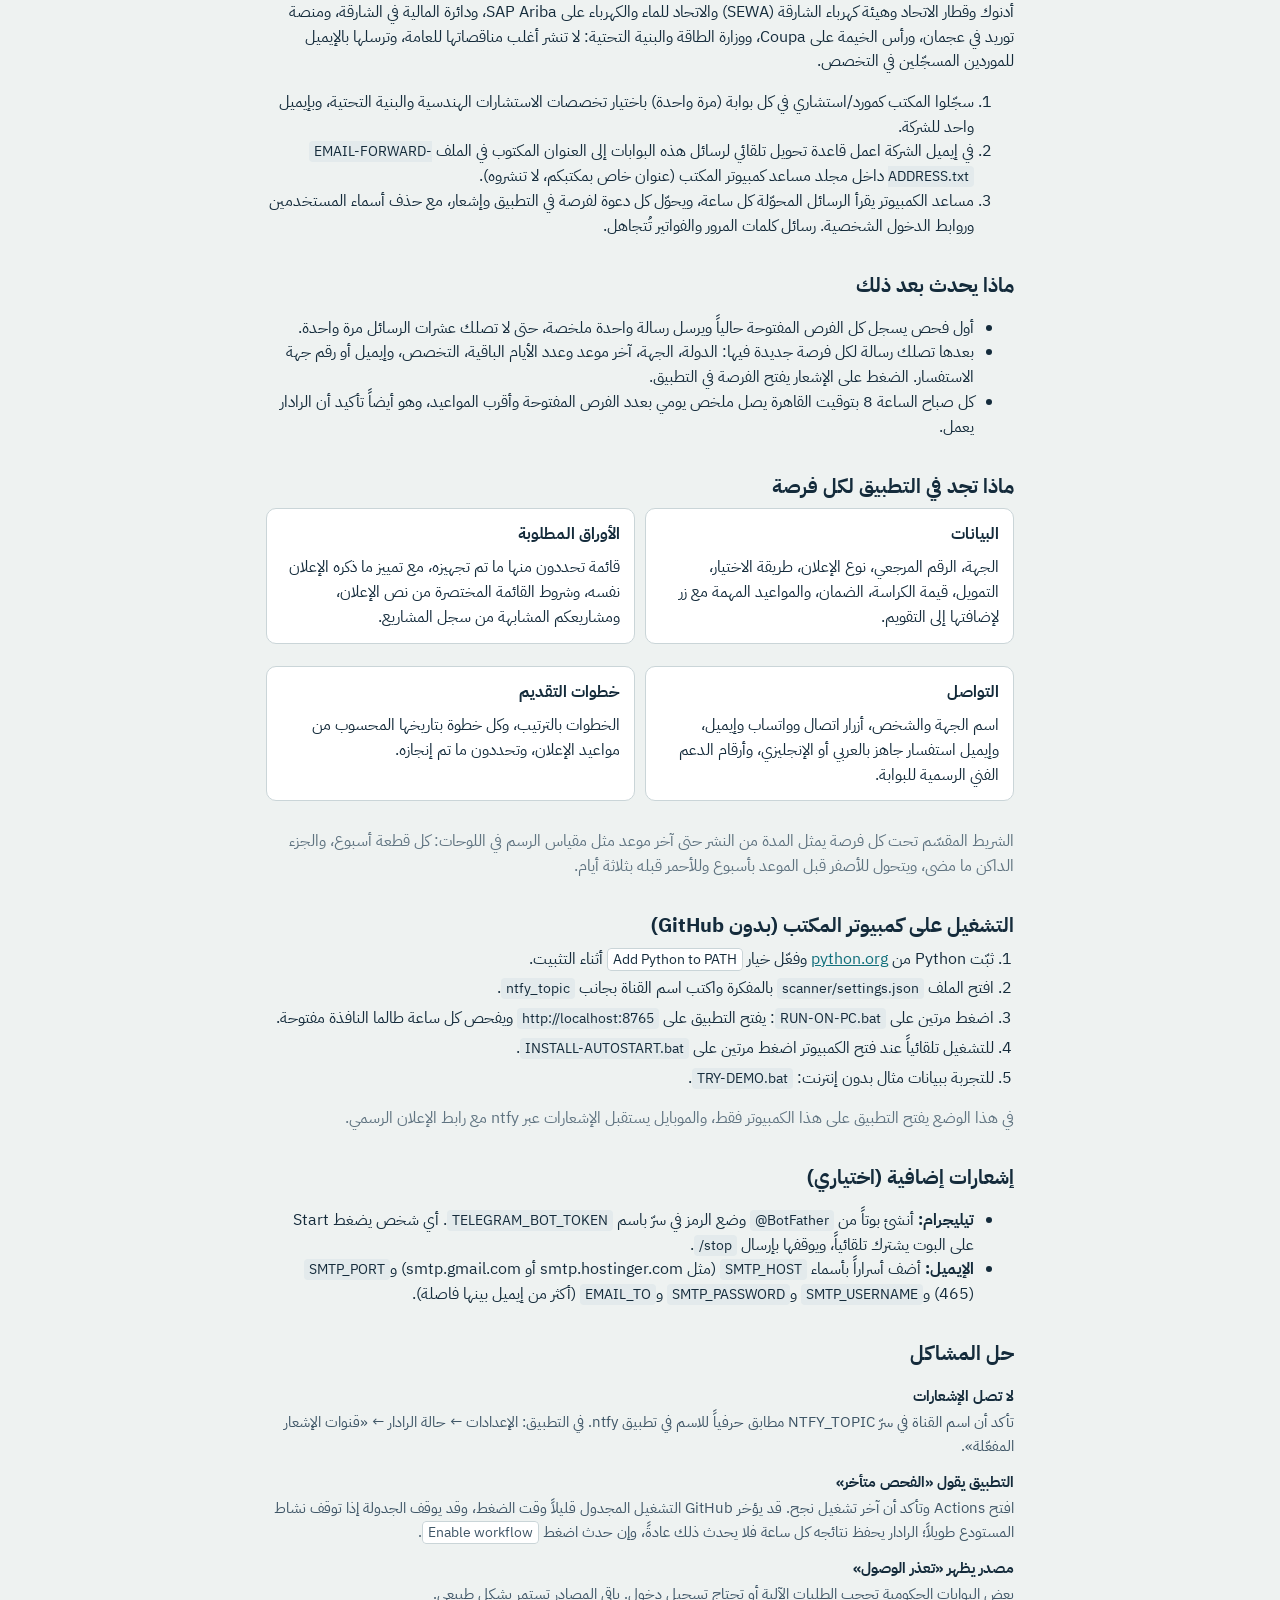
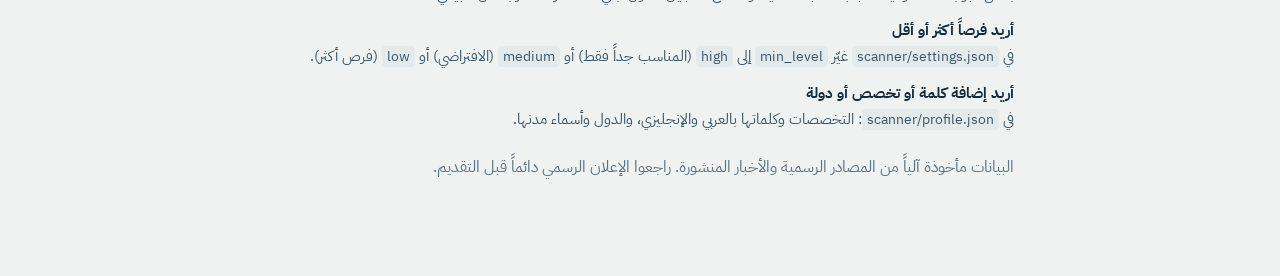
==== commit bb1be8d0: "Android app, EtihadWE tender list, portal invitation e-mails, watched UAE pages - EtihadWE tender li" ====
--- a/app/guide.html
+++ b/app/guide.html
@@ -64,14 +64,23 @@
   <li class="station"><span class="station__n">7</span><div class="station__b"><b>افتح التطبيق</b>
     <p>الرابط: <code>https://اسم-حسابك.github.io/tender-radar/</code> — ويظهر أيضاً في <span class="k">Settings</span> ← <span class="k">Pages</span>. أرسله لزملائك.</p></div></li>
   <li class="station"><span class="station__n">8</span><div class="station__b"><b>ثبّت التطبيق على أجهزتكم</b>
-    <ul><li><b>آيفون:</b> افتح الرابط من Safari ← زر المشاركة ← «إضافة إلى الشاشة الرئيسية».</li>
-      <li><b>أندرويد:</b> افتح الرابط من Chrome ← القائمة ⋮ ← «تثبيت التطبيق».</li>
+    <ul><li><b>أندرويد – تطبيق كامل:</b> من الموبايل افتح <a href="https://github.com/Abdel-RahmanNagib/tender-radar/releases/latest/download/TenderRadar.apk">TenderRadar.apk</a> ← بعد التحميل اضغط على الملف ← «تثبيت». أول مرة يطلب أندرويد السماح بالتثبيت من المتصفح: «الإعدادات» ← «السماح من هذا المصدر» ثم ارجع واضغط «تثبيت». افتح التطبيق واضغط «سماح» للإشعارات؛ بعدها يفحص كل ساعة ويرسل إشعاراً بكل فرصة جديدة، بدون ntfy.</li>
+      <li><b>آيفون:</b> افتح الرابط من Safari ← زر المشاركة ← «إضافة إلى الشاشة الرئيسية». يظهر بأيقونته ويفتح كتطبيق مستقل. آبل لا تسمح بتثبيت تطبيقات من خارج App Store بدون حساب مطوّر مدفوع، لذلك إشعارات الآيفون تصل عبر تطبيق ntfy المجاني (الخطوة 9).</li>
+      <li><b>أندرويد بدون ملف:</b> افتح الرابط من Chrome ← القائمة ⋮ ← «تثبيت التطبيق».</li>
       <li><b>الكمبيوتر:</b> افتح الرابط من Chrome أو Edge ← أيقونة التثبيت في آخر شريط العنوان.</li></ul></div></li>
   <li class="station"><span class="station__n">9</span><div class="station__b"><b>فعّل الإشعارات</b>
     <ul><li><b>الموبايل:</b> ثبّت تطبيق ntfy المجاني (<a href="https://play.google.com/store/apps/details?id=io.heckel.ntfy" target="_blank" rel="noopener">أندرويد</a> – <a href="https://apps.apple.com/app/id1625396347" target="_blank" rel="noopener">آيفون</a>) ← <span class="k">+</span> ← اكتب نفس اسم القناة ← <span class="k">Subscribe</span>.</li>
       <li><b>الكمبيوتر:</b> افتح <a href="https://ntfy.sh/app" target="_blank" rel="noopener">ntfy.sh/app</a> ← <span class="k">Subscribe to topic</span> ← نفس الاسم ← اسمح بالإشعارات.</li>
       <li>أو من داخل التطبيق: الإعدادات ← الإشعارات ← اكتب الاسم ← «اشترك الآن».</li>
       <li>كل زميل يشترك بنفس الاسم تصله نفس الإشعارات.</li></ul></div></li>
+</ol>
+
+<h2>مناقصات البوابات التي تراسل الموردين المسجّلين فقط</h2>
+<p>أدنوك وقطار الاتحاد وهيئة كهرباء الشارقة (SEWA) والاتحاد للماء والكهرباء على SAP Ariba، ودائرة المالية في الشارقة، ومنصة توريد في عجمان، ورأس الخيمة على Coupa، ووزارة الطاقة والبنية التحتية: لا تنشر أغلب مناقصاتها للعامة، وترسلها بالإيميل للموردين المسجّلين في التخصص.</p>
+<ol>
+  <li>سجّلوا المكتب كمورد/استشاري في كل بوابة (مرة واحدة) باختيار تخصصات الاستشارات الهندسية والبنية التحتية، وبإيميل واحد للشركة.</li>
+  <li>في إيميل الشركة اعمل قاعدة تحويل تلقائي لرسائل هذه البوابات إلى العنوان المكتوب في الملف <code>EMAIL-FORWARD-ADDRESS.txt</code> داخل مجلد مساعد كمبيوتر المكتب (عنوان خاص بمكتبكم، لا تنشروه).</li>
+  <li>مساعد الكمبيوتر يقرأ الرسائل المحوّلة كل ساعة، ويحوّل كل دعوة لفرصة في التطبيق وإشعار، مع حذف أسماء المستخدمين وروابط الدخول الشخصية. رسائل كلمات المرور والفواتير تُتجاهل.</li>
 </ol>
 
 <h2>ماذا يحدث بعد ذلك</h2>
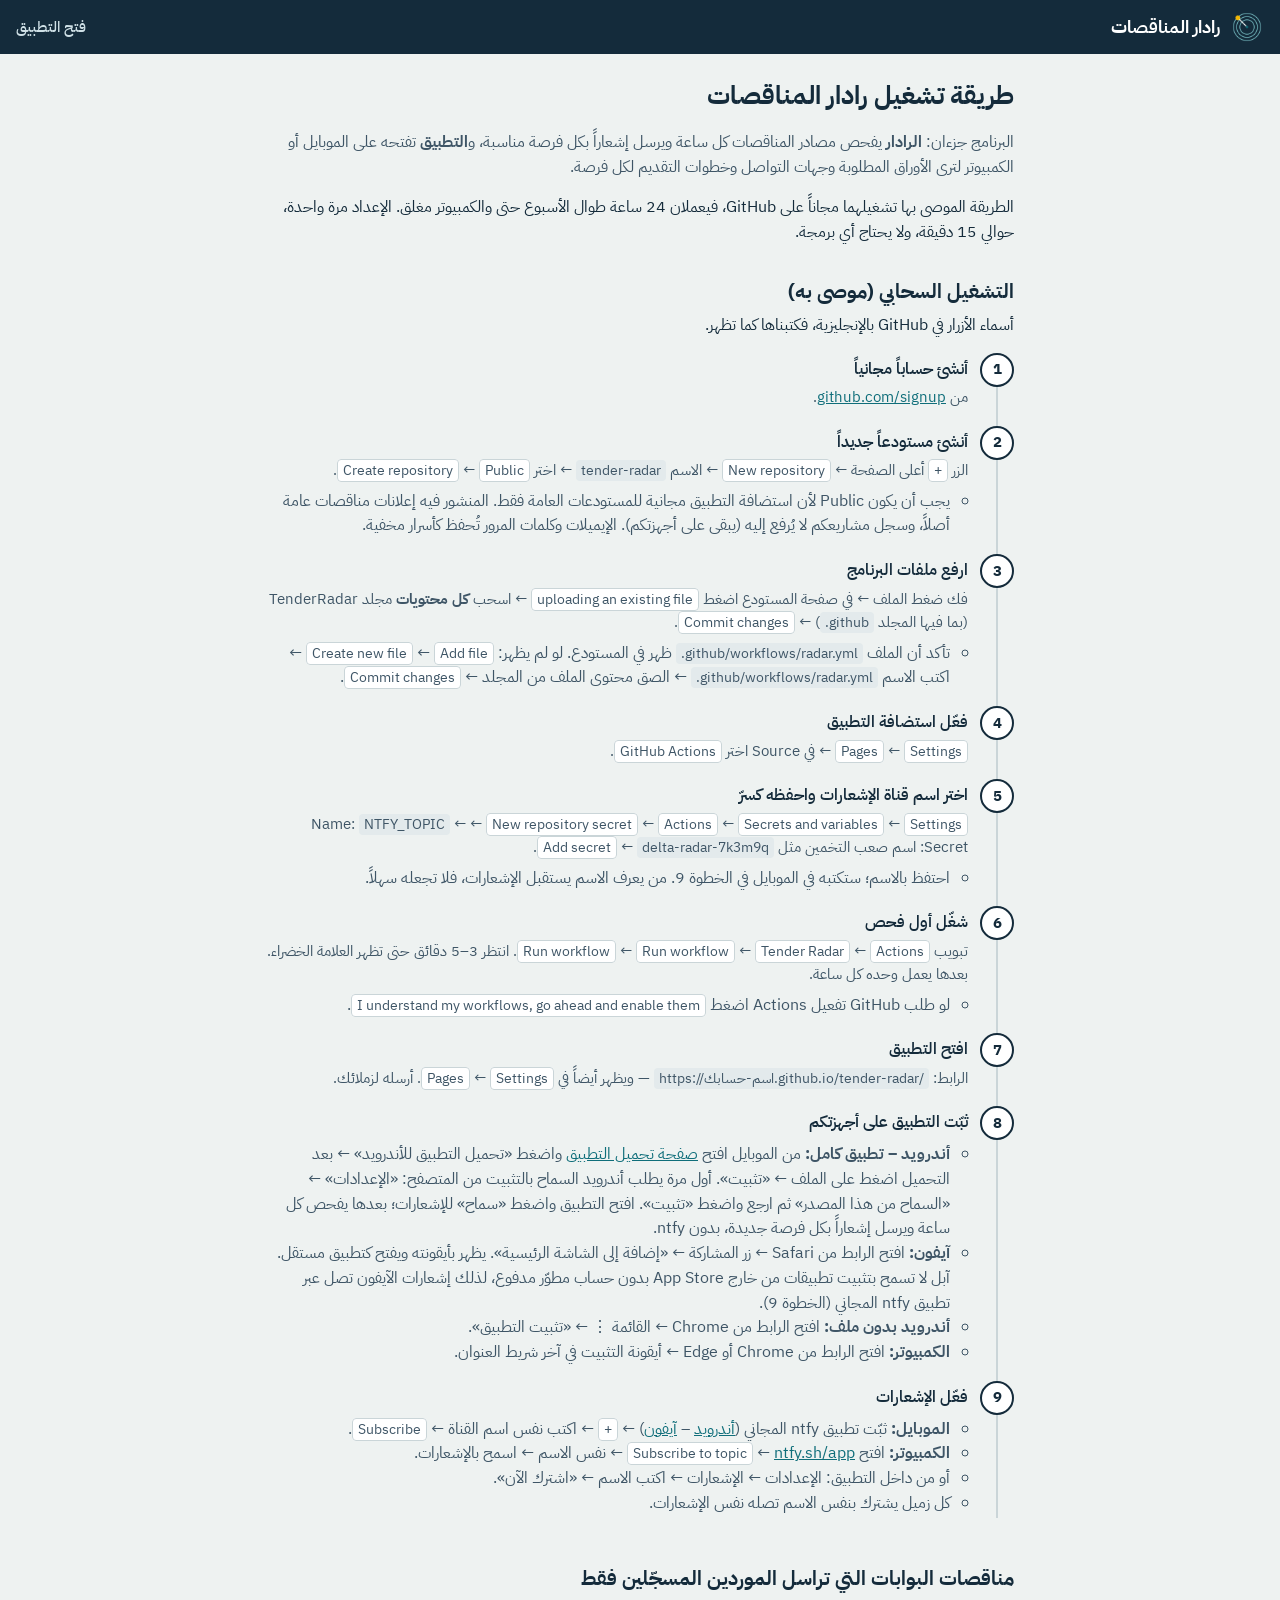
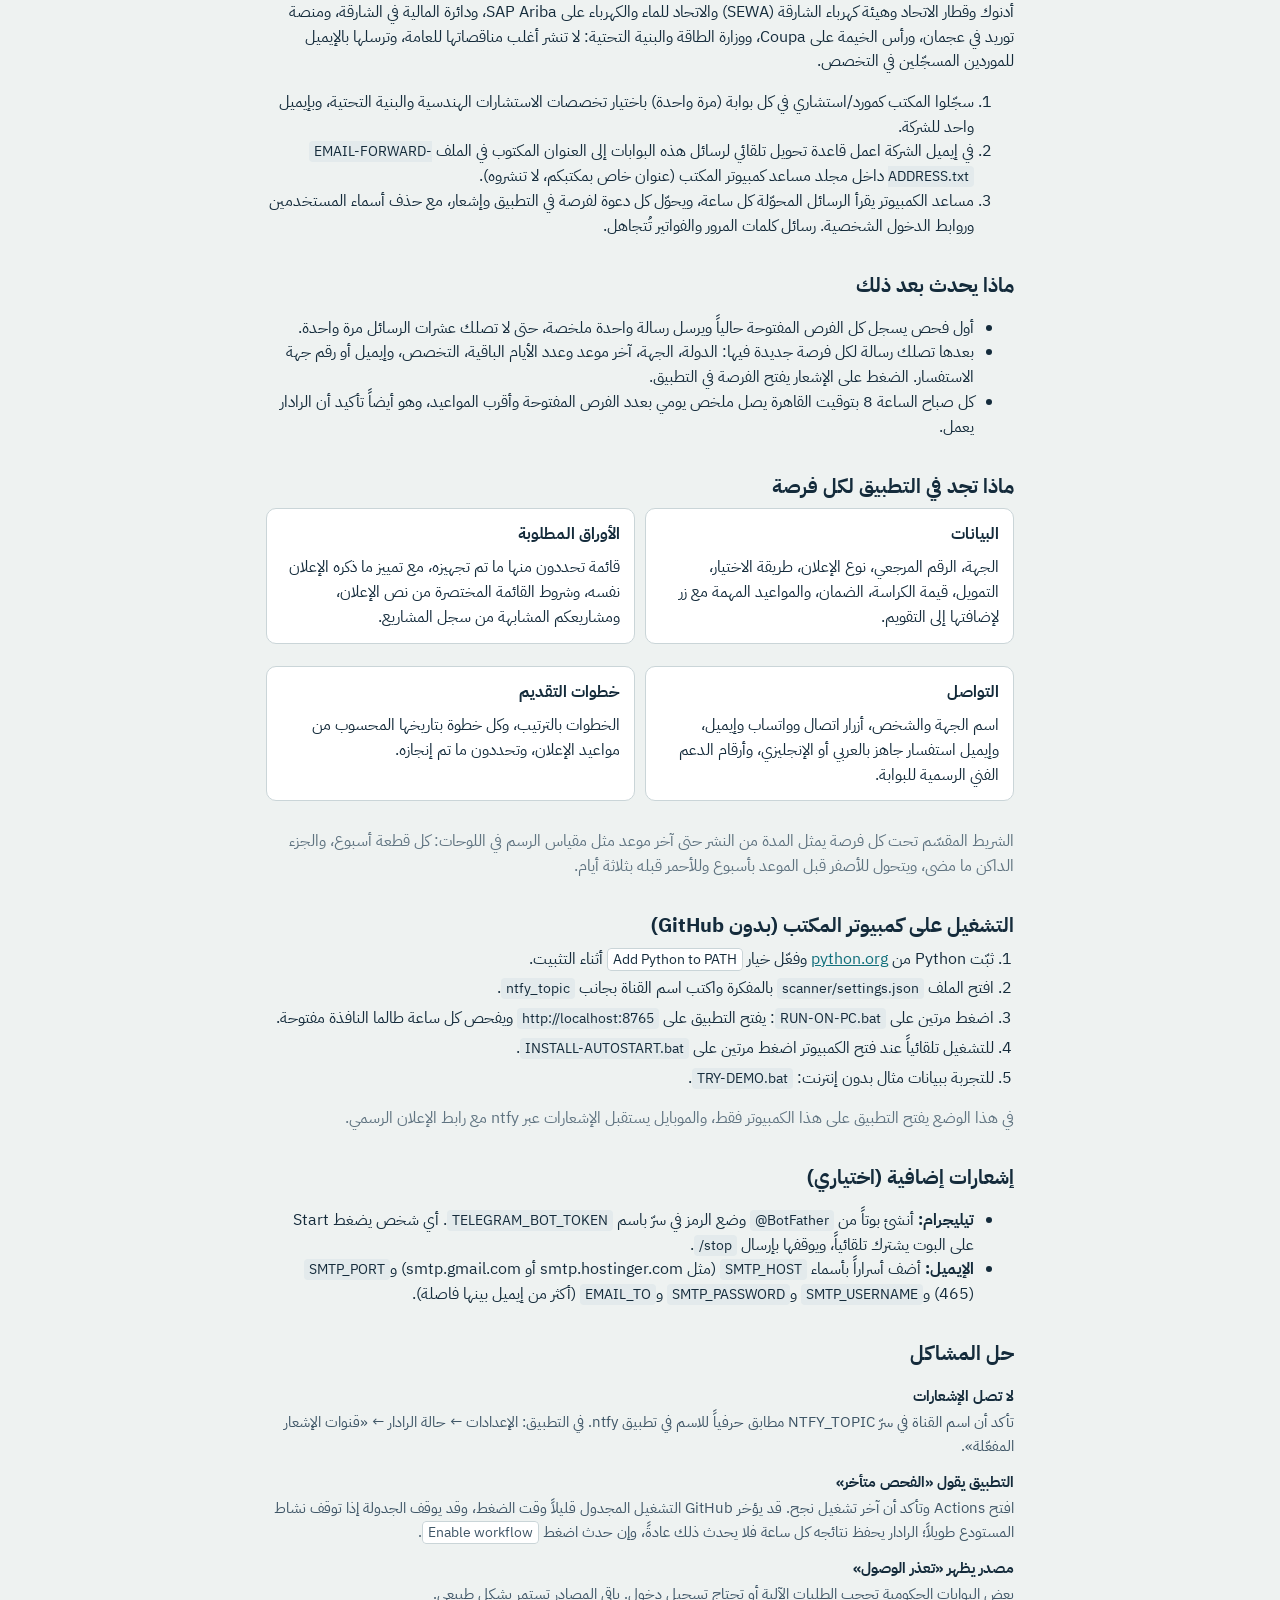
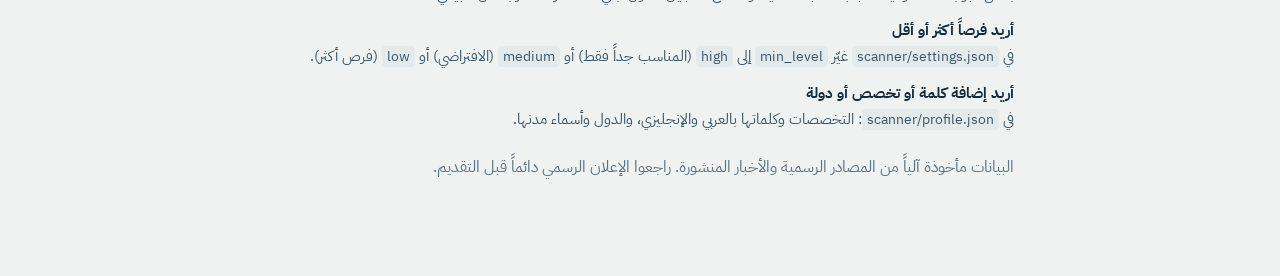
==== commit 7d2f086f: "Android app: test on emulators before publishing, survive page-engine crashes, report crash causes; " ====
--- a/app/guide.html
+++ b/app/guide.html
@@ -64,7 +64,7 @@
   <li class="station"><span class="station__n">7</span><div class="station__b"><b>افتح التطبيق</b>
     <p>الرابط: <code>https://اسم-حسابك.github.io/tender-radar/</code> — ويظهر أيضاً في <span class="k">Settings</span> ← <span class="k">Pages</span>. أرسله لزملائك.</p></div></li>
   <li class="station"><span class="station__n">8</span><div class="station__b"><b>ثبّت التطبيق على أجهزتكم</b>
-    <ul><li><b>أندرويد – تطبيق كامل:</b> من الموبايل افتح <a href="https://github.com/Abdel-RahmanNagib/tender-radar/releases/latest/download/TenderRadar.apk">TenderRadar.apk</a> ← بعد التحميل اضغط على الملف ← «تثبيت». أول مرة يطلب أندرويد السماح بالتثبيت من المتصفح: «الإعدادات» ← «السماح من هذا المصدر» ثم ارجع واضغط «تثبيت». افتح التطبيق واضغط «سماح» للإشعارات؛ بعدها يفحص كل ساعة ويرسل إشعاراً بكل فرصة جديدة، بدون ntfy.</li>
+    <ul><li><b>أندرويد – تطبيق كامل:</b> من الموبايل افتح <a href="download.html">صفحة تحميل التطبيق</a> واضغط «تحميل التطبيق للأندرويد» ← بعد التحميل اضغط على الملف ← «تثبيت». أول مرة يطلب أندرويد السماح بالتثبيت من المتصفح: «الإعدادات» ← «السماح من هذا المصدر» ثم ارجع واضغط «تثبيت». افتح التطبيق واضغط «سماح» للإشعارات؛ بعدها يفحص كل ساعة ويرسل إشعاراً بكل فرصة جديدة، بدون ntfy.</li>
       <li><b>آيفون:</b> افتح الرابط من Safari ← زر المشاركة ← «إضافة إلى الشاشة الرئيسية». يظهر بأيقونته ويفتح كتطبيق مستقل. آبل لا تسمح بتثبيت تطبيقات من خارج App Store بدون حساب مطوّر مدفوع، لذلك إشعارات الآيفون تصل عبر تطبيق ntfy المجاني (الخطوة 9).</li>
       <li><b>أندرويد بدون ملف:</b> افتح الرابط من Chrome ← القائمة ⋮ ← «تثبيت التطبيق».</li>
       <li><b>الكمبيوتر:</b> افتح الرابط من Chrome أو Edge ← أيقونة التثبيت في آخر شريط العنوان.</li></ul></div></li>
--- a/app/style.css
+++ b/app/style.css
@@ -46,6 +46,7 @@
 
 /* ---------- layout */
 .layout { max-width: 1440px; margin: 0 auto; }
+html, body { overflow-x: clip; }
 .pane { padding: 14px 14px 24px; }
 .pane--detail { display: none; }
 body.view-detail .pane--list { display: none; }
@@ -71,7 +72,7 @@
 .more > summary { cursor: pointer; font-size: 14px; font-weight: 600; color: var(--nile); padding: 4px 2px; list-style: none; }
 .more > summary::-webkit-details-marker { display: none; }
 .more > summary b { background: var(--amber); color: var(--ink); border-radius: 999px; padding: 0 7px; font-size: 12px; margin-inline-start: 4px; }
-.more__grid { display: grid; grid-template-columns: 1fr 1fr; gap: 8px; margin-top: 6px; }
+.more__grid { display: grid; grid-template-columns: repeat(2, minmax(0, 1fr)); gap: 8px; margin-top: 6px; }
 .more__grid select:last-child { grid-column: 1 / -1; }
 .filters input, .filters select { width: 100%; border: 1px solid var(--rule); border-radius: 8px; background: var(--paper); padding: 9px 12px; font-size: 14.5px; }
 .filters input { padding-inline-start: 36px; }
@@ -79,15 +80,15 @@
 .count { font-size: 13px; color: var(--muted); margin: 0 2px 8px; }
 
 /* ---------- tender sheet (list item) */
-.sheets { display: grid; gap: 10px; }
-.sheet { display: block; width: 100%; text-align: start; background: var(--paper); border: 1px solid var(--rule); border-radius: var(--r-panel);
+.sheets { display: grid; gap: 10px; grid-template-columns: minmax(0, 1fr); }
+.sheet { display: block; width: 100%; min-width: 0; text-align: start; background: var(--paper); border: 1px solid var(--rule); border-radius: var(--r-panel);
   padding: 13px 14px 12px; cursor: pointer; color: inherit; text-decoration: none; position: relative; }
 .sheet:hover { border-color: var(--rule-2); box-shadow: 0 0 0 1px var(--rule) inset; }
 .sheet[aria-current="true"] { border-color: var(--nile); box-shadow: 0 0 0 1px var(--nile) inset; }
 .sheet.is-skip { opacity: .55; }
 .sheet__meta { display: flex; flex-wrap: wrap; gap: 6px; align-items: center; font-size: 12.5px; color: var(--muted); }
 .sheet__title { margin: 7px 0 2px; font-size: 16px; line-height: 1.5; font-weight: 600; text-align: right;
-  display: -webkit-box; -webkit-line-clamp: 3; -webkit-box-orient: vertical; overflow: hidden; }
+  display: -webkit-box; -webkit-line-clamp: 3; -webkit-box-orient: vertical; overflow: hidden; overflow-wrap: anywhere; }
 .sheet__client { margin: 0 0 9px; font-size: 13.5px; color: var(--ink-2); white-space: nowrap; overflow: hidden; text-overflow: ellipsis; }
 .sheet__foot { display: flex; justify-content: space-between; align-items: center; gap: 8px; margin-top: 9px; flex-wrap: wrap; }
 .pill { display: inline-flex; align-items: center; gap: 4px; border-radius: var(--r-chip); padding: 1px 9px; font-size: 12.5px; font-weight: 500; line-height: 1.7; }
@@ -143,7 +144,7 @@
 .d-title { margin: 6px 0 4px; font-size: 21px; line-height: 1.45; font-weight: 700; text-align: right; }
 .d-sub { margin: 0 0 12px; color: var(--ink-2); font-size: 14px; }
 .d-tools { display: flex; gap: 8px; flex-wrap: wrap; margin: 0 0 12px; }
-.tblock { display: grid; grid-template-columns: 1fr 1fr; gap: 1px; background: var(--rule); border: 1.5px solid var(--ink); border-radius: 4px; overflow: hidden; }
+.tblock { display: grid; grid-template-columns: repeat(2, minmax(0, 1fr)); gap: 1px; background: var(--rule); border: 1.5px solid var(--ink); border-radius: 4px; overflow: hidden; }
 .tblock > div { background: var(--paper); padding: 7px 10px 8px; min-width: 0; }
 .tblock .wide { grid-column: 1 / -1; }
 .tblock .m2 { grid-column: span 2; }
@@ -264,11 +265,11 @@
   body { padding-bottom: 0; }
   .bottomnav { display: none; }
   .topnav { display: flex; }
-  .layout { display: grid; grid-template-columns: minmax(380px, 440px) 1fr; gap: 0; align-items: start; }
+  .layout { display: grid; grid-template-columns: minmax(380px, 440px) minmax(0, 1fr); gap: 0; align-items: start; }
   .pane--list { display: block !important; position: sticky; top: var(--top-h, 74px); height: calc(100vh - var(--top-h, 74px)); overflow: auto; border-inline-end: 1px solid var(--rule); }
   .pane--detail { display: block !important; padding: 18px 28px 40px; min-height: calc(100vh - var(--top-h, 74px)); }
   .back { display: none; }
-  .tblock { grid-template-columns: repeat(4, 1fr); }
+  .tblock { grid-template-columns: repeat(4, minmax(0, 1fr)); }
   .tblock .m2 { grid-column: auto; }
   .tblock .d2 { grid-column: span 2; } .tblock .d3 { grid-column: span 3; } .tblock .d4 { grid-column: span 4; }
   .tblock .wide { grid-column: 1 / -1; }
@@ -277,6 +278,6 @@
   .d-title { font-size: 24px; }
   .actionbar { bottom: 0; }
   .toast { bottom: 20px; }
-  .actions.two { grid-template-columns: 1fr 1fr; }
+  .actions.two { grid-template-columns: repeat(2, minmax(0, 1fr)); }
 }
 @media (prefers-reduced-motion: reduce) { * { transition: none !important; animation: none !important; } }
